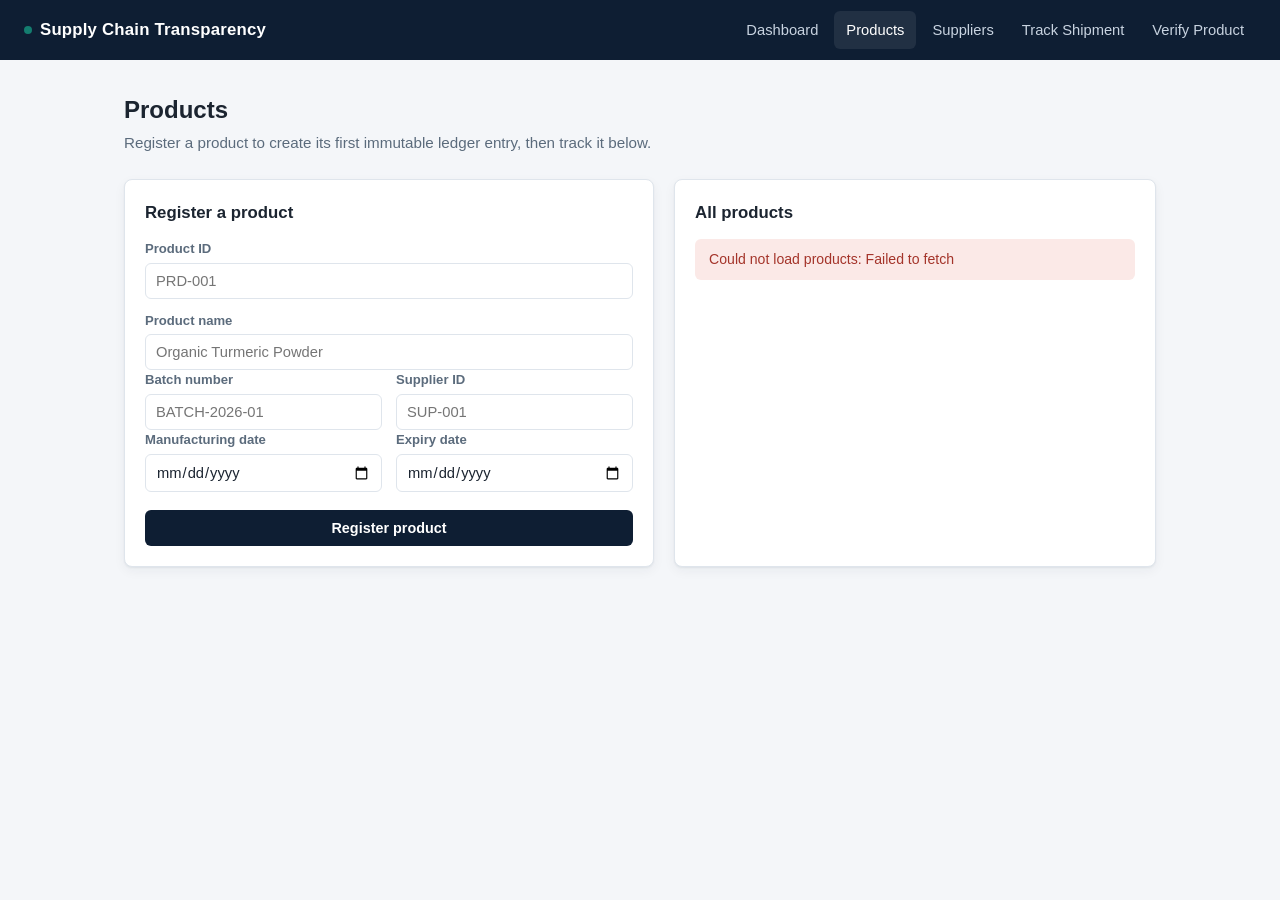
==== frontend/products.html @ 92d2ec20 "Add files via upload" ====
<!DOCTYPE html>
<html lang="en">
<head>
  <meta charset="UTF-8">
  <meta name="viewport" content="width=device-width, initial-scale=1.0">
  <title>Products | Supply Chain Transparency Platform</title>
  <link rel="stylesheet" href="css/style.css">
</head>
<body>

  <header class="topnav">
    <div class="brand"><span class="dot"></span> Supply Chain Transparency</div>
    <nav>
      <a href="index.html">Dashboard</a>
      <a href="products.html" class="active">Products</a>
      <a href="suppliers.html">Suppliers</a>
      <a href="track.html">Track Shipment</a>
      <a href="verify.html">Verify Product</a>
    </nav>
  </header>

  <main class="page">
    <div class="page-header">
      <h1>Products</h1>
      <p>Register a product to create its first immutable ledger entry, then track it below.</p>
    </div>

    <div class="grid grid-2">
      <div class="card">
        <h2>Register a product</h2>
        <div id="formNotice"></div>
        <form id="productForm">
          <label for="productId">Product ID</label>
          <input type="text" id="productId" placeholder="PRD-001" required>

          <label for="productName">Product name</label>
          <input type="text" id="productName" placeholder="Organic Turmeric Powder" required>

          <div class="form-row">
            <div>
              <label for="batchNumber">Batch number</label>
              <input type="text" id="batchNumber" placeholder="BATCH-2026-01" required>
            </div>
            <div>
              <label for="supplierId">Supplier ID</label>
              <input type="text" id="supplierId" placeholder="SUP-001" required>
            </div>
          </div>

          <div class="form-row">
            <div>
              <label for="manufacturingDate">Manufacturing date</label>
              <input type="date" id="manufacturingDate" required>
            </div>
            <div>
              <label for="expiryDate">Expiry date</label>
              <input type="date" id="expiryDate" required>
            </div>
          </div>

          <button type="submit" class="btn btn-primary btn-block">Register product</button>
        </form>
      </div>

      <div class="card">
        <h2>All products</h2>
        <div id="productList"><p class="empty-state">Loading…</p></div>
      </div>
    </div>
  </main>

  <script src="js/config.js"></script>
  <script src="js/api.js"></script>
  <script src="js/products.js"></script>
</body>
</html>
---- frontend/css/style.css ----
/* ============================================================================
   Supply Chain Transparency Platform - shared styles
   Theme: deep ledger-navy header, teal "verified" accent, amber "in-transit"
   accent. Ledger/shipment history render as a connected vertical chain to
   reinforce the sequential, tamper-evident nature of the data.
   ============================================================================ */

:root {
  --navy-900: #0e1e33;
  --navy-800: #16304f;
  --navy-700: #1f3d63;
  --ink: #1b2430;
  --muted: #5b6b7c;
  --line: #dfe5ec;
  --bg: #f4f6f9;
  --surface: #ffffff;

  --teal: #147d6f;
  --teal-bg: #e4f4f1;
  --amber: #b3720f;
  --amber-bg: #fbf0dd;
  --red: #a4342a;
  --red-bg: #fbe9e7;

  --radius: 8px;
  --shadow: 0 1px 2px rgba(14, 30, 51, 0.06), 0 4px 12px rgba(14, 30, 51, 0.05);
  --font: -apple-system, BlinkMacSystemFont, "Segoe UI", Roboto, Helvetica, Arial, sans-serif;
  --mono: "SFMono-Regular", Consolas, "Liberation Mono", Menlo, monospace;
}

* { box-sizing: border-box; }

body {
  margin: 0;
  font-family: var(--font);
  background: var(--bg);
  color: var(--ink);
  line-height: 1.5;
}

a { color: var(--navy-700); }

/* ---------- Top navigation ---------- */
.topnav {
  background: var(--navy-900);
  color: #fff;
  padding: 0 24px;
  display: flex;
  align-items: center;
  justify-content: space-between;
  height: 60px;
}

.topnav .brand {
  font-weight: 700;
  font-size: 1.05rem;
  letter-spacing: 0.2px;
  display: flex;
  align-items: center;
  gap: 8px;
}

.topnav .brand .dot {
  width: 8px;
  height: 8px;
  border-radius: 50%;
  background: var(--teal);
  display: inline-block;
}

.topnav nav {
  display: flex;
  gap: 4px;
}

.topnav nav a {
  color: #c8d3e0;
  text-decoration: none;
  font-size: 0.92rem;
  padding: 8px 12px;
  border-radius: 6px;
}

.topnav nav a:hover,
.topnav nav a.active {
  background: rgba(255, 255, 255, 0.08);
  color: #fff;
}

/* ---------- Layout ---------- */
.page {
  max-width: 1080px;
  margin: 0 auto;
  padding: 32px 24px 64px;
}

.page-header {
  margin-bottom: 24px;
}

.page-header h1 {
  margin: 0 0 4px;
  font-size: 1.5rem;
}

.page-header p {
  margin: 0;
  color: var(--muted);
  font-size: 0.95rem;
}

.grid {
  display: grid;
  gap: 20px;
}

.grid-3 { grid-template-columns: repeat(3, 1fr); }
.grid-2 { grid-template-columns: 1.1fr 1fr; }

@media (max-width: 800px) {
  .grid-3, .grid-2 { grid-template-columns: 1fr; }
}

/* ---------- Cards ---------- */
.card {
  background: var(--surface);
  border: 1px solid var(--line);
  border-radius: var(--radius);
  box-shadow: var(--shadow);
  padding: 20px;
}

.card h2 {
  margin: 0 0 14px;
  font-size: 1.05rem;
}

.stat-card .value {
  font-size: 1.9rem;
  font-weight: 700;
  color: var(--navy-900);
}

.stat-card .label {
  color: var(--muted);
  font-size: 0.85rem;
  margin-top: 2px;
}

/* ---------- Forms ---------- */
label {
  display: block;
  font-size: 0.82rem;
  font-weight: 600;
  color: var(--muted);
  margin: 12px 0 4px;
}

label:first-child { margin-top: 0; }

input, select, textarea {
  width: 100%;
  padding: 9px 10px;
  border: 1px solid var(--line);
  border-radius: 6px;
  font-size: 0.92rem;
  font-family: inherit;
  background: #fff;
  color: var(--ink);
}

input:focus, select:focus, textarea:focus {
  outline: 2px solid var(--navy-700);
  outline-offset: 1px;
  border-color: var(--navy-700);
}

.form-row {
  display: grid;
  grid-template-columns: 1fr 1fr;
  gap: 0 14px;
}

@media (max-width: 600px) {
  .form-row { grid-template-columns: 1fr; }
}

.btn {
  display: inline-flex;
  align-items: center;
  gap: 6px;
  border: none;
  border-radius: 6px;
  padding: 10px 16px;
  font-size: 0.9rem;
  font-weight: 600;
  cursor: pointer;
  font-family: inherit;
}

.btn-primary { background: var(--navy-900); color: #fff; }
.btn-primary:hover { background: var(--navy-800); }

.btn-secondary { background: #eef1f5; color: var(--ink); }
.btn-secondary:hover { background: #e3e7ee; }

.btn-block { width: 100%; justify-content: center; margin-top: 18px; }

/* ---------- Tables ---------- */
table {
  width: 100%;
  border-collapse: collapse;
  font-size: 0.9rem;
}

th, td {
  text-align: left;
  padding: 10px 12px;
  border-bottom: 1px solid var(--line);
}

th {
  color: var(--muted);
  font-weight: 600;
  font-size: 0.78rem;
  text-transform: uppercase;
  letter-spacing: 0.03em;
}

tr:last-child td { border-bottom: none; }

.mono {
  font-family: var(--mono);
  font-size: 0.85rem;
}

/* ---------- Status badges ---------- */
.badge {
  display: inline-block;
  padding: 3px 10px;
  border-radius: 999px;
  font-size: 0.76rem;
  font-weight: 600;
}

.badge-manufactured { background: var(--amber-bg); color: var(--amber); }
.badge-transit       { background: #e6ecf6; color: var(--navy-700); }
.badge-delivered      { background: var(--teal-bg); color: var(--teal); }
.badge-error          { background: var(--red-bg); color: var(--red); }

/* ---------- Ledger / shipment timeline (a literal chain of events) ---------- */
.chain {
  list-style: none;
  margin: 0;
  padding: 0;
  position: relative;
}

.chain::before {
  content: "";
  position: absolute;
  left: 9px;
  top: 6px;
  bottom: 6px;
  width: 2px;
  background: var(--line);
}

.chain li {
  position: relative;
  padding: 0 0 20px 32px;
}

.chain li:last-child { padding-bottom: 0; }

.chain li::before {
  content: "";
  position: absolute;
  left: 2px;
  top: 3px;
  width: 16px;
  height: 16px;
  border-radius: 50%;
  background: var(--surface);
  border: 2px solid var(--teal);
}

.chain .event-type {
  font-weight: 600;
  font-size: 0.92rem;
}

.chain .event-meta {
  color: var(--muted);
  font-size: 0.8rem;
  margin-top: 2px;
}

.chain .event-hash {
  margin-top: 6px;
  font-family: var(--mono);
  font-size: 0.76rem;
  color: var(--navy-700);
  background: #eef1f5;
  display: inline-block;
  padding: 2px 8px;
  border-radius: 4px;
  word-break: break-all;
}

/* ---------- Empty / message states ---------- */
.empty-state {
  text-align: center;
  color: var(--muted);
  padding: 32px 12px;
  font-size: 0.9rem;
}

.notice {
  border-radius: 6px;
  padding: 10px 14px;
  font-size: 0.88rem;
  margin-bottom: 16px;
}

.notice-success { background: var(--teal-bg); color: var(--teal); }
.notice-error { background: var(--red-bg); color: var(--red); }

/* ---------- Verify page (public, standalone) ---------- */
.verify-hero {
  text-align: center;
  padding: 40px 0 8px;
}

.verify-result {
  border-radius: var(--radius);
  padding: 24px;
  text-align: center;
}

.verify-result.authentic {
  background: var(--teal-bg);
  border: 1px solid #bfe4dc;
}

.verify-result.not-found {
  background: var(--red-bg);
  border: 1px solid #f2cac5;
}

.verify-icon { font-size: 2.2rem; }

footer.hint {
  text-align: center;
  color: var(--muted);
  font-size: 0.8rem;
  margin-top: 40px;
}
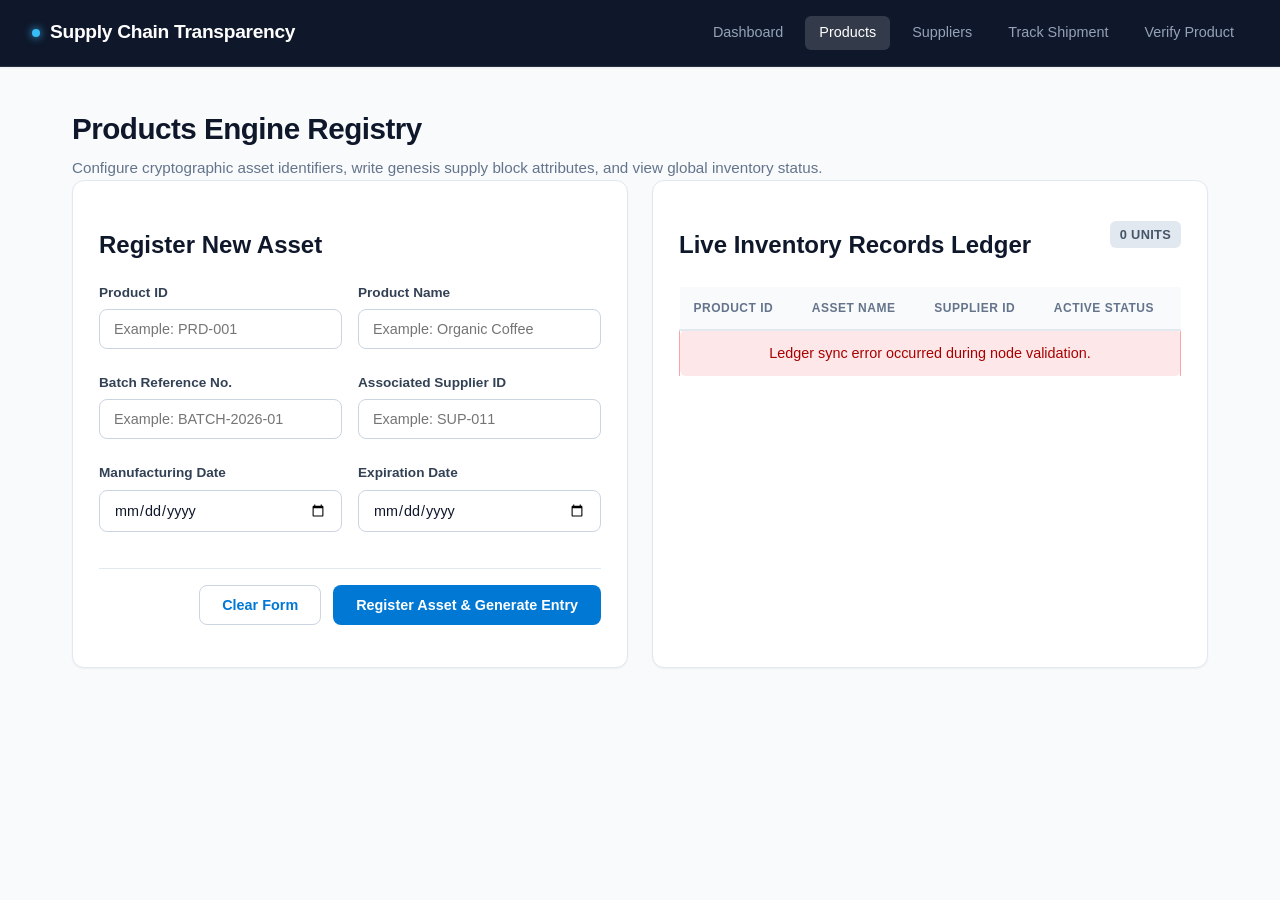
==== commit 6277c516: "Update products.html" ====
--- a/frontend/products.html
+++ b/frontend/products.html
@@ -3,11 +3,12 @@
 <head>
   <meta charset="UTF-8">
   <meta name="viewport" content="width=device-width, initial-scale=1.0">
-  <title>Products | Supply Chain Transparency Platform</title>
+  <title>Products Management | Supply Chain Transparency Platform</title>
   <link rel="stylesheet" href="css/style.css">
 </head>
 <body>
 
+  <!-- Top Navigation Header Bar -->
   <header class="topnav">
     <div class="brand"><span class="dot"></span> Supply Chain Transparency</div>
     <nav>
@@ -19,58 +20,172 @@
     </nav>
   </header>
 
+  <!-- Main Content Layout Framework -->
   <main class="page">
+    
     <div class="page-header">
-      <h1>Products</h1>
-      <p>Register a product to create its first immutable ledger entry, then track it below.</p>
+      <h1>Products Engine Registry</h1>
+      <p>Configure cryptographic asset identifiers, write genesis supply block attributes, and view global inventory status.</p>
     </div>
 
+    <!-- Layout Grid Configured for Multi-Column Split Frameworks -->
     <div class="grid grid-2">
+      
+      <!-- Panel 1: Advanced Multicolumn Registration Interface Form -->
       <div class="card">
-        <h2>Register a product</h2>
-        <div id="formNotice"></div>
-        <form id="productForm">
-          <label for="productId">Product ID</label>
-          <input type="text" id="productId" placeholder="PRD-001" required>
+        <h2>Register New Asset</h2>
+        <form id="addProductForm" onsubmit="handleProductRegistration(event)">
+          
+          <!-- Structured Form Property Rows Split Grid -->
+          <div style="display: grid; grid-template-columns: 1fr 1fr; gap: 16px;">
+            <div class="form-group">
+              <label for="productId">Product ID</label>
+              <input type="text" id="productId" placeholder="Example: PRD-001" required>
+            </div>
 
-          <label for="productName">Product name</label>
-          <input type="text" id="productName" placeholder="Organic Turmeric Powder" required>
-
-          <div class="form-row">
-            <div>
-              <label for="batchNumber">Batch number</label>
-              <input type="text" id="batchNumber" placeholder="BATCH-2026-01" required>
-            </div>
-            <div>
-              <label for="supplierId">Supplier ID</label>
-              <input type="text" id="supplierId" placeholder="SUP-001" required>
+            <div class="form-group">
+              <label for="productName">Product Name</label>
+              <input type="text" id="productName" placeholder="Example: Organic Coffee" required>
             </div>
           </div>
 
-          <div class="form-row">
-            <div>
-              <label for="manufacturingDate">Manufacturing date</label>
+          <div style="display: grid; grid-template-columns: 1fr 1fr; gap: 16px; margin-top: 4px;">
+            <div class="form-group">
+              <label for="batchNumber">Batch Reference No.</label>
+              <input type="text" id="batchNumber" placeholder="Example: BATCH-2026-01" required>
+            </div>
+
+            <div class="form-group">
+              <label for="supplierId">Associated Supplier ID</label>
+              <input type="text" id="supplierId" placeholder="Example: SUP-011" required>
+            </div>
+          </div>
+
+          <div style="display: grid; grid-template-columns: 1fr 1fr; gap: 16px; margin-top: 4px;">
+            <div class="form-group">
+              <label for="manufacturingDate">Manufacturing Date</label>
               <input type="date" id="manufacturingDate" required>
             </div>
-            <div>
-              <label for="expiryDate">Expiry date</label>
+
+            <div class="form-group">
+              <label for="expiryDate">Expiration Date</label>
               <input type="date" id="expiryDate" required>
             </div>
           </div>
 
-          <button type="submit" class="btn btn-primary btn-block">Register product</button>
+          <!-- Dynamic Interactivity Controls Panel -->
+          <div style="margin-top: 16px; display: flex; justify-content: flex-end; gap: 12px; border-top: 1px solid var(--border-light); padding-top: 16px;">
+            <button type="button" class="btn btn-secondary-outline" onclick="document.getElementById('addProductForm').reset()">Clear Form</button>
+            <button type="submit" class="btn">Register Asset & Generate Entry</button>
+          </div>
         </form>
+        <div id="formFeedback" style="margin-top: 16px;"></div>
       </div>
 
-      <div class="card">
-        <h2>All products</h2>
-        <div id="productList"><p class="empty-state">Loading…</p></div>
+      <!-- Panel 2: Interactive Real-Time Data Catalog Grid -->
+      <div class="card" style="display: flex; flex-direction: column;">
+        <div style="display: flex; justify-content: space-between; align-items: center; margin-bottom: 16px;">
+          <h2 style="margin-bottom: 0;">Live Inventory Records Ledger</h2>
+          <span id="catalogCount" class="badge badge-secondary" style="font-size: 0.8rem; padding: 4px 10px;">0 Units</span>
+        </div>
+        
+        <div style="overflow-x: auto; flex-grow: 1;">
+          <table id="productsCatalogTable">
+            <thead>
+              <tr>
+                <th>Product ID</th>
+                <th>Asset Name</th>
+                <th>Supplier ID</th>
+                <th>Active Status</th>
+              </tr>
+            </thead>
+            <tbody id="productsCatalogList">
+              <tr>
+                <td colspan="4" class="empty-state">Loading registered assets...</td>
+              </tr>
+            </tbody>
+          </table>
+        </div>
       </div>
+
     </div>
   </main>
 
+  <!-- Core Script Architectures -->
   <script src="js/config.js"></script>
   <script src="js/api.js"></script>
-  <script src="js/products.js"></script>
+  <script>
+    function statusBadgeClass(status) {
+      const s = (status || "").toLowerCase();
+      if (s === "delivered") return "badge-success";
+      if (s === "in transit") return "badge-info";
+      return "badge-secondary";
+    }
+
+    // Dynamic catalog fetching schema processing logic
+    async function fetchProductsCatalog() {
+      const catalogList = document.getElementById("productsCatalogList");
+      const counterNode = document.getElementById("catalogCount");
+      try {
+        const response = await api.get("/products");
+        const products = response.products || [];
+
+        counterNode.textContent = `${products.length} Units`;
+
+        if (products.length === 0) {
+          catalogList.innerHTML = `<tr><td colspan="4" class="empty-state">No recorded units detected within active nodes.</td></tr>`;
+          return;
+        }
+
+        // Mapping row telemetry models with cursor point interactive hooks
+        catalogList.innerHTML = products.map(p => `
+          <tr onclick="window.location.href='verify.html?id=${p.ProductId || p.id}'" style="cursor: pointer;" title="Click to inspect validation ledger hashes">
+            <td class="mono" style="color: var(--primary-blue); font-weight: 600;">${p.ProductId || p.id}</td>
+            <td style="font-weight: 600;">${p.ProductName || p.Name || "Unnamed Asset"}</td>
+            <td class="mono">${p.SupplierId || "—"}</td>
+            <td><span class="badge ${statusBadgeClass(p.Status)}">${p.Status || "Manufactured"}</span></td>
+          </tr>
+        `).join("");
+
+      } catch (error) {
+        console.error(error);
+        catalogList.innerHTML = `<tr><td colspan="4" class="notice-error" style="display: table-cell; text-align: center;">Ledger sync error occurred during node validation.</td></tr>`;
+      }
+    }
+
+    // Intercept event payload loop configurations
+    async function handleProductRegistration(event) {
+      event.preventDefault();
+      const feedback = document.getElementById("formFeedback");
+      
+      const payload = {
+        productId: document.getElementById("productId").value.trim(),
+        productName: document.getElementById("productName").value.trim(),
+        batchNumber: document.getElementById("batchNumber").value.trim(),
+        supplierId: document.getElementById("supplierId").value.trim(),
+        manufacturingDate: document.getElementById("manufacturingDate").value.trim(),
+        expiryDate: document.getElementById("expiryDate").value.trim()
+      };
+
+      feedback.innerHTML = '<div style="color: var(--text-muted); font-size: 0.9rem;">Hashing parameters and writing ledger transactional index...</div>';
+
+      try {
+        const response = await api.post("/products", payload);
+        
+        if (response.success) {
+          feedback.innerHTML = `<div class="badge badge-success" style="display: block; text-align: center; padding: 10px; font-weight:600;">Block Entry Validated & Written Successfully!</div>`;
+          document.getElementById("addProductForm").reset();
+          await fetchProductsCatalog();
+        } else {
+          feedback.innerHTML = `<div class="notice-error">${response.message || "Failed to finalize database write lifecycle."}</div>`;
+        }
+      } catch (error) {
+        console.error(error);
+        feedback.innerHTML = `<div class="notice-error">Transaction write drop error: ${error.message}</div>`;
+      }
+    }
+
+    document.addEventListener("DOMContentLoaded", fetchProductsCatalog);
+  </script>
 </body>
 </html>
--- a/frontend/css/style.css
+++ b/frontend/css/style.css
@@ -1,358 +1,342 @@
-/* ============================================================================
-   Supply Chain Transparency Platform - shared styles
-   Theme: deep ledger-navy header, teal "verified" accent, amber "in-transit"
-   accent. Ledger/shipment history render as a connected vertical chain to
-   reinforce the sequential, tamper-evident nature of the data.
-   ============================================================================ */
-
 :root {
-  --navy-900: #0e1e33;
-  --navy-800: #16304f;
-  --navy-700: #1f3d63;
-  --ink: #1b2430;
-  --muted: #5b6b7c;
-  --line: #dfe5ec;
-  --bg: #f4f6f9;
-  --surface: #ffffff;
-
-  --teal: #147d6f;
-  --teal-bg: #e4f4f1;
-  --amber: #b3720f;
-  --amber-bg: #fbf0dd;
-  --red: #a4342a;
-  --red-bg: #fbe9e7;
-
-  --radius: 8px;
-  --shadow: 0 1px 2px rgba(14, 30, 51, 0.06), 0 4px 12px rgba(14, 30, 51, 0.05);
-  --font: -apple-system, BlinkMacSystemFont, "Segoe UI", Roboto, Helvetica, Arial, sans-serif;
-  --mono: "SFMono-Regular", Consolas, "Liberation Mono", Menlo, monospace;
-}
-
-* { box-sizing: border-box; }
+  --bg-app: #f8fafc;
+  --bg-surface: #ffffff;
+  --text-main: #0f172a;
+  --text-muted: #64748b;
+  --primary-blue: #0078d4;
+  --primary-blue-hover: #005a9e;
+  --border-light: #e2e8f0;
+  
+  --status-transit-bg: #fff1ce;
+  --status-transit-text: #b7791f;
+  --status-delivered-bg: #d1fae5;
+  --status-delivered-text: #065f46;
+  --status-packed-bg: #e2e8f0;
+  --status-packed-text: #475569;
+  
+  --shadow-sm: 0 1px 2px 0 rgba(0, 0, 0, 0.05);
+  --shadow-md: 0 4px 6px -1px rgba(0, 0, 0, 0.05);
+}
+
+* {
+  box-sizing: border-box;
+}
 
 body {
+  background-color: var(--bg-app);
+  color: var(--text-main);
+  font-family: -apple-system, BlinkMacSystemFont, "Segoe UI", Roboto, Helvetica, Arial, sans-serif;
   margin: 0;
-  font-family: var(--font);
-  background: var(--bg);
-  color: var(--ink);
+  padding: 0;
   line-height: 1.5;
-}
-
-a { color: var(--navy-700); }
-
-/* ---------- Top navigation ---------- */
+  -webkit-font-smoothing: antialiased;
+}
+
 .topnav {
-  background: var(--navy-900);
-  color: #fff;
-  padding: 0 24px;
-  display: flex;
-  align-items: center;
+  background-color: #0f172a;
+  padding: 16px 32px;
+  display: flex;
   justify-content: space-between;
-  height: 60px;
+  align-items: center;
+  border-bottom: 1px solid rgba(255, 255, 255, 0.1);
+  box-shadow: var(--shadow-sm);
 }
 
 .topnav .brand {
+  color: #ffffff;
   font-weight: 700;
-  font-size: 1.05rem;
-  letter-spacing: 0.2px;
-  display: flex;
-  align-items: center;
+  font-size: 1.2rem;
+  letter-spacing: -0.3px;
+  display: flex;
+  align-items: center;
+}
+
+.topnav .dot {
+  height: 8px;
+  width: 8px;
+  background-color: #38bdf8;
+  border-radius: 50%;
+  display: inline-block;
+  margin-right: 10px;
+  box-shadow: 0 0 8px #38bdf8;
+}
+
+.topnav nav {
+  display: flex;
   gap: 8px;
 }
 
-.topnav .brand .dot {
-  width: 8px;
-  height: 8px;
-  border-radius: 50%;
-  background: var(--teal);
-  display: inline-block;
-}
-
-.topnav nav {
-  display: flex;
-  gap: 4px;
-}
-
 .topnav nav a {
-  color: #c8d3e0;
+  color: #94a3b8;
   text-decoration: none;
-  font-size: 0.92rem;
-  padding: 8px 12px;
+  font-weight: 500;
+  font-size: 0.9rem;
+  transition: all 0.2s ease;
+  padding: 6px 14px;
   border-radius: 6px;
 }
 
-.topnav nav a:hover,
+.topnav nav a:hover {
+  color: #f1f5f9;
+  background-color: rgba(255, 255, 255, 0.08);
+}
+
 .topnav nav a.active {
-  background: rgba(255, 255, 255, 0.08);
-  color: #fff;
-}
-
-/* ---------- Layout ---------- */
+  color: #ffffff;
+  background-color: rgba(255, 255, 255, 0.15);
+}
+
 .page {
-  max-width: 1080px;
-  margin: 0 auto;
-  padding: 32px 24px 64px;
+  max-width: 1200px;
+  margin: 40px auto;
+  padding: 0 32px;
+}
+
+/* Header Alignment Layout Flex */
+.dashboard-header-flex {
+  display: flex;
+  justify-content: space-between;
+  align-items: center;
+  flex-wrap: wrap;
+  margin-bottom: 32px;
+  gap: 20px;
 }
 
 .page-header {
-  margin-bottom: 24px;
+  margin-bottom: 0;
 }
 
 .page-header h1 {
-  margin: 0 0 4px;
-  font-size: 1.5rem;
+  font-size: 1.85rem;
+  font-weight: 700;
+  color: #0f172a;
+  margin: 0 0 6px 0;
+  letter-spacing: -0.5px;
 }
 
 .page-header p {
+  color: var(--text-muted);
   margin: 0;
-  color: var(--muted);
   font-size: 0.95rem;
+}
+
+.dashboard-action-buttons {
+  display: flex;
+  gap: 12px;
+  align-items: center;
 }
 
 .grid {
   display: grid;
-  gap: 20px;
-}
-
-.grid-3 { grid-template-columns: repeat(3, 1fr); }
-.grid-2 { grid-template-columns: 1.1fr 1fr; }
-
-@media (max-width: 800px) {
-  .grid-3, .grid-2 { grid-template-columns: 1fr; }
-}
-
-/* ---------- Cards ---------- */
+  gap: 24px;
+}
+
+.grid-4 {
+  grid-template-columns: repeat(auto-fit, minmax(220px, 1fr));
+}
+
+.grid-2 {
+  grid-template-columns: repeat(auto-fit, minmax(450px, 1fr));
+}
+
 .card {
-  background: var(--surface);
-  border: 1px solid var(--line);
-  border-radius: var(--radius);
-  box-shadow: var(--shadow);
-  padding: 20px;
-}
-
-.card h2 {
-  margin: 0 0 14px;
-  font-size: 1.05rem;
+  background-color: var(--bg-surface);
+  border-radius: 12px;
+  padding: 26px;
+  border: 1px solid var(--border-light);
+  box-shadow: var(--shadow-sm);
+  margin-bottom: 24px;
+  transition: transform 0.2s ease, box-shadow 0.2s ease;
+}
+
+.card:hover {
+  transform: translateY(-2px);
+  box-shadow: var(--shadow-md);
+}
+
+.stat-card {
+  display: flex;
+  flex-direction: column-reverse;
+  justify-content: flex-end;
+  gap: 6px;
+  border-top: 4px solid var(--primary-blue);
 }
 
 .stat-card .value {
-  font-size: 1.9rem;
+  font-size: 2.5rem;
   font-weight: 700;
-  color: var(--navy-900);
+  color: #0f172a;
+  letter-spacing: -1px;
+  line-height: 1.1;
 }
 
 .stat-card .label {
-  color: var(--muted);
+  color: var(--text-muted);
+  font-weight: 600;
+  font-size: 0.8rem;
+  text-transform: uppercase;
+  letter-spacing: 0.8px;
+}
+
+.form-group {
+  margin-bottom: 20px;
+  display: flex;
+  flex-direction: column;
+  gap: 6px;
+}
+
+label {
   font-size: 0.85rem;
-  margin-top: 2px;
-}
-
-/* ---------- Forms ---------- */
-label {
-  display: block;
-  font-size: 0.82rem;
-  font-weight: 600;
-  color: var(--muted);
-  margin: 12px 0 4px;
-}
-
-label:first-child { margin-top: 0; }
-
-input, select, textarea {
+  font-weight: 600;
+  color: #334155;
+}
+
+input[type="text"],
+input[type="email"],
+input[type="tel"],
+input[type="date"],
+select,
+textarea {
   width: 100%;
-  padding: 9px 10px;
-  border: 1px solid var(--line);
-  border-radius: 6px;
-  font-size: 0.92rem;
+  padding: 11px 14px;
+  font-size: 0.9rem;
   font-family: inherit;
-  background: #fff;
-  color: var(--ink);
+  color: #0f172a;
+  background-color: #ffffff;
+  border: 1px solid #cbd5e1;
+  border-radius: 8px;
+  outline: none;
+  transition: all 0.15s ease;
 }
 
 input:focus, select:focus, textarea:focus {
-  outline: 2px solid var(--navy-700);
-  outline-offset: 1px;
-  border-color: var(--navy-700);
-}
-
-.form-row {
-  display: grid;
-  grid-template-columns: 1fr 1fr;
-  gap: 0 14px;
-}
-
-@media (max-width: 600px) {
-  .form-row { grid-template-columns: 1fr; }
-}
-
-.btn {
+  border-color: var(--primary-blue);
+  box-shadow: 0 0 0 3px rgba(0, 120, 212, 0.15);
+}
+
+button, .btn {
+  background-color: var(--primary-blue);
+  color: #ffffff;
+  font-size: 0.9rem;
+  font-weight: 600;
+  padding: 11px 22px;
+  border: 1px solid transparent;
+  border-radius: 8px;
+  cursor: pointer;
   display: inline-flex;
   align-items: center;
-  gap: 6px;
-  border: none;
-  border-radius: 6px;
-  padding: 10px 16px;
-  font-size: 0.9rem;
-  font-weight: 600;
-  cursor: pointer;
-  font-family: inherit;
-}
-
-.btn-primary { background: var(--navy-900); color: #fff; }
-.btn-primary:hover { background: var(--navy-800); }
-
-.btn-secondary { background: #eef1f5; color: var(--ink); }
-.btn-secondary:hover { background: #e3e7ee; }
-
-.btn-block { width: 100%; justify-content: center; margin-top: 18px; }
-
-/* ---------- Tables ---------- */
+  justify-content: center;
+  gap: 8px;
+  transition: all 0.15s ease;
+  text-decoration: none;
+}
+
+button:hover, .btn:hover {
+  background-color: var(--primary-blue-hover);
+}
+
+.btn-secondary-outline {
+  background-color: #ffffff;
+  color: var(--primary-blue);
+  border: 1px solid #cbd5e1;
+}
+
+.btn-secondary-outline:hover {
+  background-color: #f8fafc;
+  color: var(--primary-blue-hover);
+}
+
 table {
   width: 100%;
   border-collapse: collapse;
-  font-size: 0.9rem;
-}
-
-th, td {
+  margin-top: 8px;
+}
+
+th {
   text-align: left;
-  padding: 10px 12px;
-  border-bottom: 1px solid var(--line);
-}
-
-th {
-  color: var(--muted);
-  font-weight: 600;
-  font-size: 0.78rem;
+  padding: 12px 14px;
+  background-color: #f8fafc;
+  color: var(--text-muted);
+  font-weight: 600;
+  font-size: 0.75rem;
   text-transform: uppercase;
-  letter-spacing: 0.03em;
-}
-
-tr:last-child td { border-bottom: none; }
+  letter-spacing: 0.5px;
+  border-bottom: 2px solid var(--border-light);
+}
+
+td {
+  padding: 14px 14px;
+  border-bottom: 1px solid var(--border-light);
+  color: #334155;
+  font-size: 0.9rem;
+}
+
+tr:last-child td {
+  border-bottom: none;
+}
+
+tr:hover td {
+  background-color: #f8fafc;
+}
+
+.badge {
+  display: inline-flex;
+  align-items: center;
+  padding: 4px 10px;
+  font-size: 0.75rem;
+  font-weight: 700;
+  border-radius: 6px;
+  text-transform: uppercase;
+  letter-spacing: 0.3px;
+}
+
+.badge-success {
+  background-color: var(--status-delivered-bg);
+  color: var(--status-delivered-text);
+}
+
+.badge-info {
+  background-color: var(--status-transit-bg);
+  color: var(--status-transit-text);
+}
+
+.badge-secondary {
+  background-color: var(--status-packed-bg);
+  color: var(--status-packed-text);
+}
 
 .mono {
-  font-family: var(--mono);
-  font-size: 0.85rem;
-}
-
-/* ---------- Status badges ---------- */
-.badge {
-  display: inline-block;
-  padding: 3px 10px;
-  border-radius: 999px;
-  font-size: 0.76rem;
-  font-weight: 600;
-}
-
-.badge-manufactured { background: var(--amber-bg); color: var(--amber); }
-.badge-transit       { background: #e6ecf6; color: var(--navy-700); }
-.badge-delivered      { background: var(--teal-bg); color: var(--teal); }
-.badge-error          { background: var(--red-bg); color: var(--red); }
-
-/* ---------- Ledger / shipment timeline (a literal chain of events) ---------- */
-.chain {
-  list-style: none;
-  margin: 0;
-  padding: 0;
-  position: relative;
-}
-
-.chain::before {
-  content: "";
-  position: absolute;
-  left: 9px;
-  top: 6px;
-  bottom: 6px;
-  width: 2px;
-  background: var(--line);
-}
-
-.chain li {
-  position: relative;
-  padding: 0 0 20px 32px;
-}
-
-.chain li:last-child { padding-bottom: 0; }
-
-.chain li::before {
-  content: "";
-  position: absolute;
-  left: 2px;
-  top: 3px;
-  width: 16px;
-  height: 16px;
-  border-radius: 50%;
-  background: var(--surface);
-  border: 2px solid var(--teal);
-}
-
-.chain .event-type {
-  font-weight: 600;
-  font-size: 0.92rem;
-}
-
-.chain .event-meta {
-  color: var(--muted);
+  font-family: ui-monospace, SFMono-Regular, Consolas, monospace;
+  font-weight: 600;
+  color: #334155;
+  background-color: #f1f5f9;
+  padding: 3px 6px;
+  border-radius: 4px;
   font-size: 0.8rem;
-  margin-top: 2px;
-}
-
-.chain .event-hash {
-  margin-top: 6px;
-  font-family: var(--mono);
-  font-size: 0.76rem;
-  color: var(--navy-700);
-  background: #eef1f5;
-  display: inline-block;
-  padding: 2px 8px;
-  border-radius: 4px;
-  word-break: break-all;
-}
-
-/* ---------- Empty / message states ---------- */
+}
+
 .empty-state {
+  color: var(--text-muted);
   text-align: center;
-  color: var(--muted);
-  padding: 32px 12px;
-  font-size: 0.9rem;
-}
-
-.notice {
+  padding: 32px 0;
+  font-size: 0.9rem;
+}
+
+.notice-error {
+  color: #a80000;
+  background-color: #fde7e9;
+  padding: 12px 16px;
   border-radius: 6px;
-  padding: 10px 14px;
-  font-size: 0.88rem;
-  margin-bottom: 16px;
-}
-
-.notice-success { background: var(--teal-bg); color: var(--teal); }
-.notice-error { background: var(--red-bg); color: var(--red); }
-
-/* ---------- Verify page (public, standalone) ---------- */
-.verify-hero {
-  text-align: center;
-  padding: 40px 0 8px;
-}
-
-.verify-result {
-  border-radius: var(--radius);
-  padding: 24px;
-  text-align: center;
-}
-
-.verify-result.authentic {
-  background: var(--teal-bg);
-  border: 1px solid #bfe4dc;
-}
-
-.verify-result.not-found {
-  background: var(--red-bg);
-  border: 1px solid #f2cac5;
-}
-
-.verify-icon { font-size: 2.2rem; }
-
-footer.hint {
-  text-align: center;
-  color: var(--muted);
-  font-size: 0.8rem;
-  margin-top: 40px;
-}
+  border: 1px solid #fca5a5;
+  font-size: 0.9rem;
+  font-weight: 500;
+}
+
+a {
+  color: var(--primary-blue);
+  text-decoration: none;
+}
+
+a:hover {
+  text-decoration: underline;
+}
